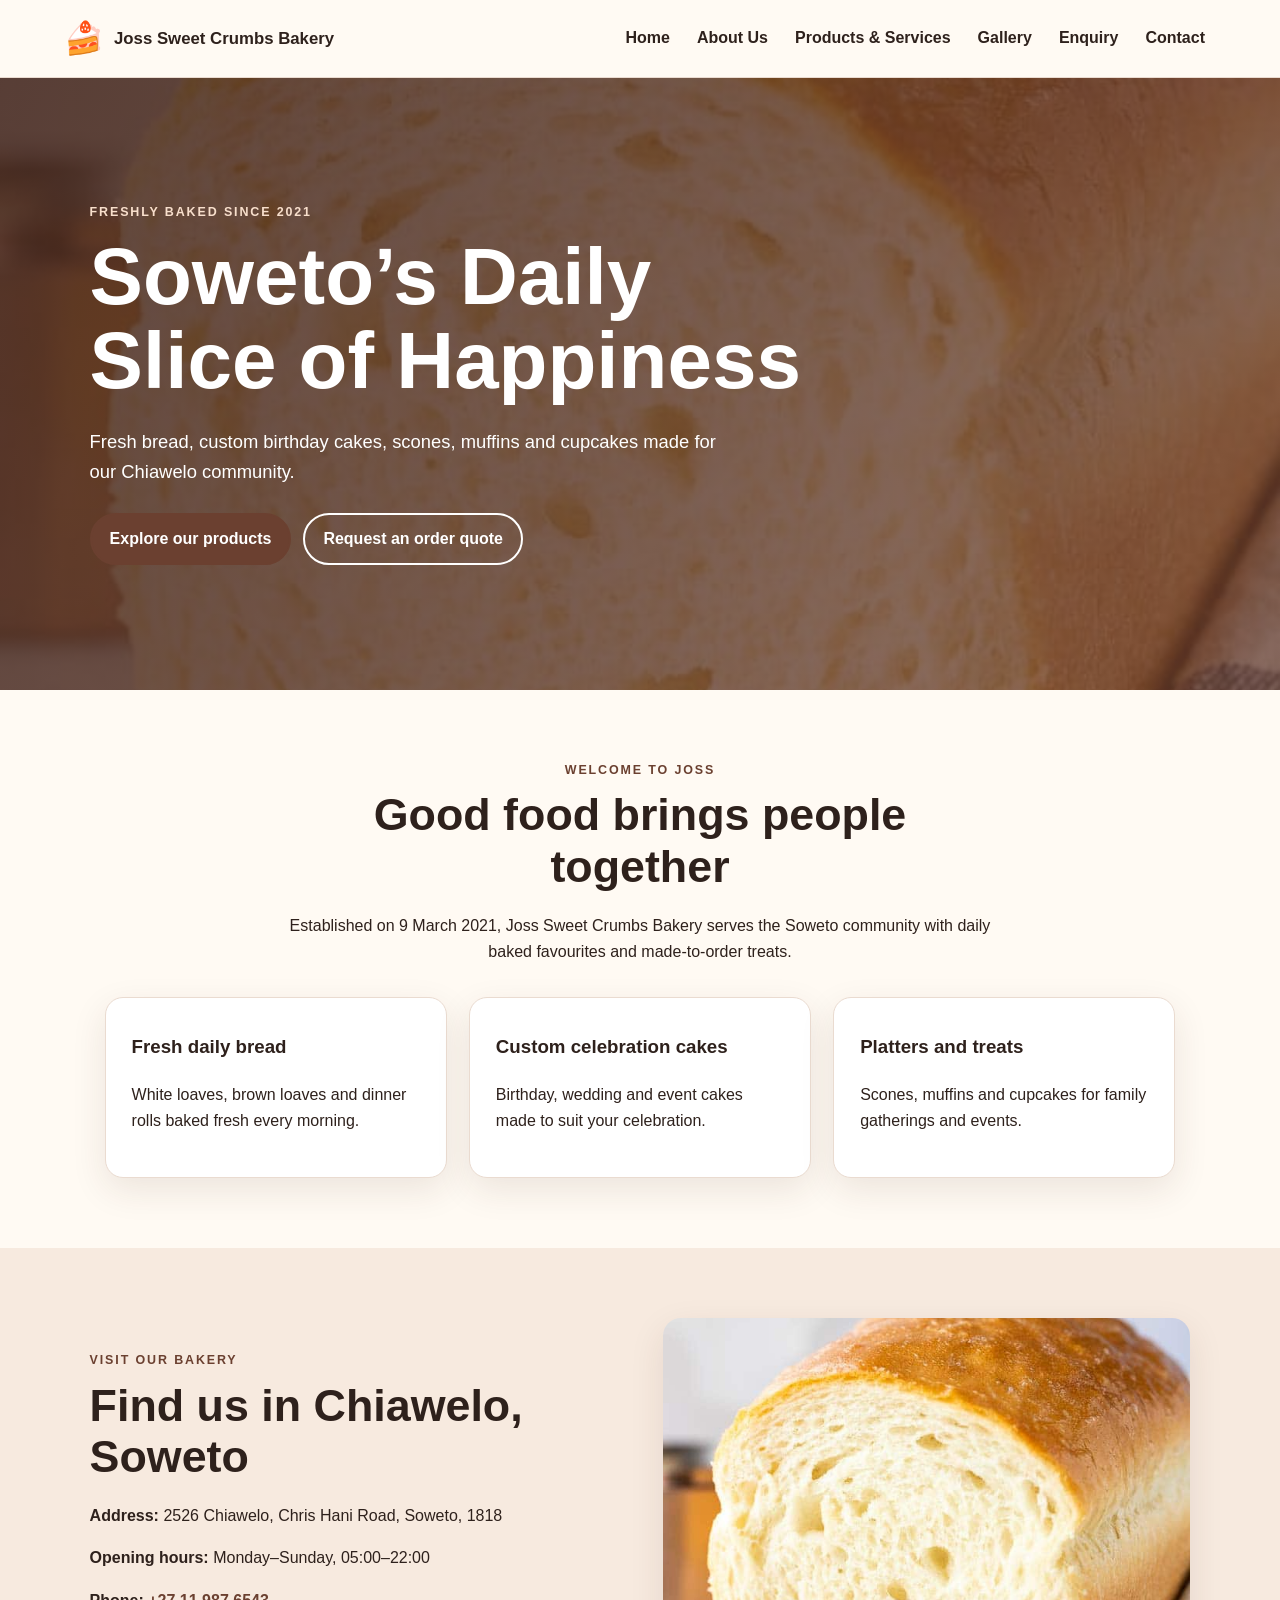
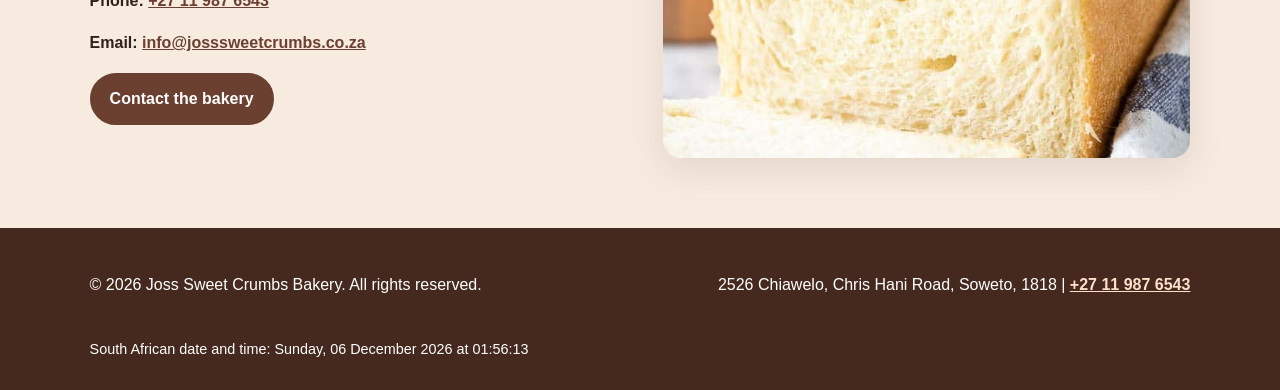
==== index.html @ 7d71a250 "Improved the bakery introduction" ====
<!DOCTYPE html>
<html lang="en-ZA"><head><meta charset="UTF-8"><meta name="viewport" content="width=device-width, initial-scale=1.0"><meta name="description" content="Visit Joss Sweet Crumbs Bakery in Chiawelo, Soweto for fresh bread, birthday cakes, scones, muffins and cupcakes. Open daily from 05:00 to 22:00."><meta name="robots" content="index, follow"><meta name="author" content="Joss Sweet Crumbs Bakery"><meta name="keywords" content="bakery Soweto, bakery Chiawelo, birthday cakes Soweto, fresh bread, cupcakes, muffins, scones, catering platters"><title>Joss Sweet Crumbs Bakery | Freshly Baked in Soweto</title><link rel="canonical" href="https://YOUR-DOMAIN.example/index.html"><link rel="stylesheet" href="css/styles.css"></head><body><header class="site-header"><a class="brand" href="index.html"><span class="brand-mark" aria-hidden="true">🍰</span><span>Joss Sweet Crumbs Bakery</span></a><button class="menu-toggle" type="button" aria-label="Open navigation" aria-expanded="false">☰</button><nav class="main-nav" aria-label="Main navigation"><a href="index.html">Home</a><a href="about.html">About Us</a><a href="products.html">Products &amp; Services</a><a href="gallery.html">Gallery</a><a href="enquiry.html">Enquiry</a><a href="contact.html">Contact</a></nav></header><main><section class="hero"><div class="hero-content"><p class="eyebrow">Freshly baked since 2021</p><h1>Soweto’s Daily Slice of Happiness</h1><p>Fresh bread, custom birthday cakes, scones, muffins and cupcakes made for our Chiawelo community.</p><div class="button-row"><a class="btn" href="products.html">Explore our products</a><a class="btn btn-light" href="enquiry.html">Request an order quote</a></div></div></section><section class="section"><div class="section-heading"><p class="eyebrow">Welcome to Joss</p><h2>Good food brings people together</h2><p>Established on 9 March 2021, Joss Sweet Crumbs Bakery serves the Soweto community with daily baked favourites and made-to-order treats.</p></div><div class="cards three"><article class="card"><h3>Fresh daily bread</h3><p>White loaves, brown loaves and dinner rolls baked fresh every morning.</p></article><article class="card"><h3>Custom celebration cakes</h3><p>Birthday, wedding and event cakes made to suit your celebration.</p></article><article class="card"><h3>Platters and treats</h3><p>Scones, muffins and cupcakes for family gatherings and events.</p></article></div></section><section class="section soft"><div class="split"><div><p class="eyebrow">Visit our bakery</p><h2>Find us in Chiawelo, Soweto</h2><p><strong>Address:</strong> 2526 Chiawelo, Chris Hani Road, Soweto, 1818</p><p><strong>Opening hours:</strong> Monday–Sunday, 05:00–22:00</p><p><strong>Phone:</strong> <a href="tel:+27119876543">+27 11 987 6543</a></p><p><strong>Email:</strong> <a href="mailto:info@josssweetcrumbs.co.za">info@josssweetcrumbs.co.za</a></p><a class="btn" href="contact.html">Contact the bakery</a></div><img class="rounded-img" src="images/freshly_Baked_Bread.jpg" alt="Freshly baked bread at Joss Sweet Crumbs Bakery"></div></section></main><footer class="site-footer"><p>&copy; <span class="year">2026</span> Joss Sweet Crumbs Bakery. All rights reserved.</p><p>2526 Chiawelo, Chris Hani Road, Soweto, 1818 | <a href="tel:+27119876543">+27 11 987 6543</a></p><p class="live-clock">South African date and time: <time class="live-date-time" aria-live="off">Loading…</time></p></footer><script src="js/main.js" defer></script></body></html>
---- css/styles.css ----
/* Joss Sweet Crumbs Bakery — Part 3 styles */
:root{--cream:#fffaf3;--paper:#fff;--ink:#2e211c;--muted:#75645b;--brown:#6b4030;--dark:#45281e;--peach:#f4d2b8;--line:#eadbd0;--shadow:0 12px 35px rgba(69,40,30,.10);--radius:18px}*{box-sizing:border-box}html{scroll-behavior:smooth}body{margin:0;font-family:Arial,Helvetica,sans-serif;color:var(--ink);background:var(--cream);line-height:1.65}img{max-width:100%;display:block}a{color:var(--brown);font-weight:700}.site-header{position:sticky;top:0;z-index:20;background:rgba(255,250,243,.97);backdrop-filter:blur(10px);border-bottom:1px solid var(--line);display:flex;align-items:center;justify-content:space-between;padding:12px 5%;gap:20px}.brand{display:flex;align-items:center;gap:10px;text-decoration:none;color:var(--ink);font-size:1.05rem}.brand-mark{font-size:2rem}.main-nav{display:flex;gap:5px;align-items:center;flex-wrap:wrap}.main-nav a{padding:9px 11px;text-decoration:none;border-radius:10px;color:var(--ink)}.main-nav a:hover,.main-nav a:focus{background:var(--peach);color:var(--dark)}.menu-toggle{display:none;border:0;background:transparent;font-size:1.6rem;cursor:pointer}.hero{min-height:68vh;display:grid;align-items:center;padding:70px 7%;background:linear-gradient(120deg,rgba(69,40,30,.88),rgba(107,64,48,.72)),url('../images/freshly_Baked_Bread.jpg') center/cover}.hero-content{max-width:760px;color:white}.hero h1{font-size:clamp(2.5rem,7vw,5rem);line-height:1.05;margin:.15em 0 .3em}.hero p:not(.eyebrow){font-size:1.15rem;max-width:650px}.eyebrow{text-transform:uppercase;letter-spacing:.15em;font-size:.78rem;font-weight:800;color:var(--brown);margin:0 0 8px}.hero .eyebrow,.page-banner .eyebrow{color:#f8dfcc}.button-row{display:flex;gap:12px;flex-wrap:wrap;margin-top:25px}.btn{display:inline-block;border:2px solid var(--brown);background:var(--brown);color:white;padding:11px 18px;border-radius:999px;text-decoration:none;font-weight:800;cursor:pointer}.btn:hover,.btn:focus{background:var(--dark);border-color:var(--dark)}.btn-light{background:transparent;border-color:white;color:white}.section{padding:70px 7%;max-width:1250px;margin:auto}.section.soft{max-width:none;background:#f7eadf}.section-heading{max-width:720px;margin:0 auto 32px;text-align:center}.section h2{font-size:clamp(1.8rem,4vw,2.8rem);line-height:1.15;margin:.2em 0 .45em}.cards{display:grid;gap:22px}.cards.three{grid-template-columns:repeat(3,1fr)}.card,.form-card{background:var(--paper);padding:26px;border:1px solid var(--line);border-radius:var(--radius);box-shadow:var(--shadow)}.card h3{margin-top:8px}.split{display:grid;grid-template-columns:1fr 1fr;gap:45px;align-items:center}.rounded-img{width:100%;max-height:440px;object-fit:cover;border-radius:var(--radius);box-shadow:var(--shadow)}.page-banner{padding:70px 7%;background:linear-gradient(120deg,var(--dark),var(--brown));color:white}.page-banner h1{font-size:clamp(2.3rem,5vw,4rem);margin:.1em 0}.page-banner p:not(.eyebrow){max-width:700px}.info-list p{margin:0 0 16px}.gallery-grid{display:grid;grid-template-columns:repeat(3,1fr);gap:22px}.gallery-grid figure{margin:0;background:white;border:1px solid var(--line);border-radius:var(--radius);overflow:hidden;box-shadow:var(--shadow)}.gallery-grid img{width:100%;height:230px;object-fit:cover}.gallery-grid figcaption{padding:13px 16px;font-weight:800}.gallery-button{padding:0;border:0;width:100%;cursor:zoom-in;background:transparent}.lightbox{border:0;border-radius:14px;padding:45px 12px 12px;max-width:min(92vw,900px);max-height:90vh;background:#211914}.lightbox::backdrop{background:rgba(0,0,0,.82)}.lightbox img{max-height:78vh;margin:auto;object-fit:contain}.lightbox-close{position:absolute;right:12px;top:5px;border:0;background:transparent;color:white;font-size:2rem;cursor:pointer}.contact-layout{display:grid;grid-template-columns:1fr 1.1fr;gap:38px;align-items:start}.map{width:100%;height:320px;border:0;border-radius:var(--radius);margin-top:18px}.form-card form{display:grid;gap:9px}label{font-weight:800;margin-top:5px}input,select,textarea{width:100%;padding:12px;border:1px solid #d8c5b8;border-radius:10px;background:white;font:inherit;color:var(--ink)}input:focus,select:focus,textarea:focus{outline:3px solid #f0cdb7;border-color:var(--brown)}input:invalid:not(:focus):not(:placeholder-shown){border-color:#a22}.form-row{display:grid;grid-template-columns:1fr 1fr;gap:14px}.form-message{font-weight:700;min-height:1.5em}.notice{margin:20px 0;padding:14px 17px;background:#fff4e9;border-left:4px solid var(--brown);border-radius:8px;color:var(--muted)}.narrow{max-width:760px;margin:auto}.product-image{width:100%;height:180px;object-fit:cover;border-radius:12px}.product-card[hidden]{display:none}.accordion{max-width:850px}.accordion-trigger{width:100%;padding:16px;text-align:left;font:inherit;font-weight:800;background:white;border:1px solid var(--line);cursor:pointer;margin-top:8px;border-radius:10px}.accordion-trigger::after{content:'+';float:right}.accordion-trigger[aria-expanded=true]::after{content:'−'}.accordion-panel{display:none;padding:5px 16px 14px;background:#fff;border-radius:0 0 10px 10px}.accordion-panel.open{display:block}.site-footer{padding:28px 7%;background:var(--dark);color:white;display:flex;justify-content:space-between;gap:18px;flex-wrap:wrap}.site-footer a{color:#ffe0c9}@media(max-width:900px){.menu-toggle{display:block}.main-nav{display:none;position:absolute;top:72px;left:0;right:0;background:var(--cream);padding:12px 5%;border-bottom:1px solid var(--line);flex-direction:column;align-items:stretch}.main-nav.open{display:flex}.cards.three,.gallery-grid,.split,.contact-layout{grid-template-columns:1fr}.hero{min-height:60vh}.section{padding:52px 6%}}@media(max-width:560px){.form-row{grid-template-columns:1fr}.site-footer{display:block}.site-footer p+p{margin-top:8px}.page-banner{padding:55px 6%}.card,.form-card{padding:20px}}

/* Part 3 additions: live clock, lightbox slideshow and accessible hidden fields */
.live-clock { margin: .4rem 0 0; font-size: .9rem; }
.lightbox { max-width: min(92vw, 1000px); max-height: 92vh; position: relative; padding: 3rem 3.5rem 1.5rem; border: 0; border-radius: 14px; background: #fff; }
.lightbox::backdrop { background: rgba(20, 10, 15, .88); }
.lightbox img { display: block; max-width: 100%; max-height: 72vh; margin: auto; object-fit: contain; }
.lightbox-close, .lightbox-prev, .lightbox-next { border: 0; cursor: pointer; font-size: 2rem; line-height: 1; padding: .35rem .7rem; border-radius: 8px; }
.lightbox-close { position: absolute; top: .5rem; right: .5rem; color: #2e211c; background: #f4d2b8; }
.lightbox-prev, .lightbox-next { position: absolute; top: 48%; transform: translateY(-50%); }
.lightbox-prev { left: .35rem; } .lightbox-next { right: .35rem; }
.lightbox-caption { text-align: center; margin: .8rem 0 0; }
.visually-hidden { position: absolute; width: 1px; height: 1px; padding: 0; margin: -1px; overflow: hidden; clip: rect(0,0,0,0); white-space: nowrap; border: 0; }
@media (max-width: 520px) { .lightbox { padding: 3rem 2.8rem 1rem; } }
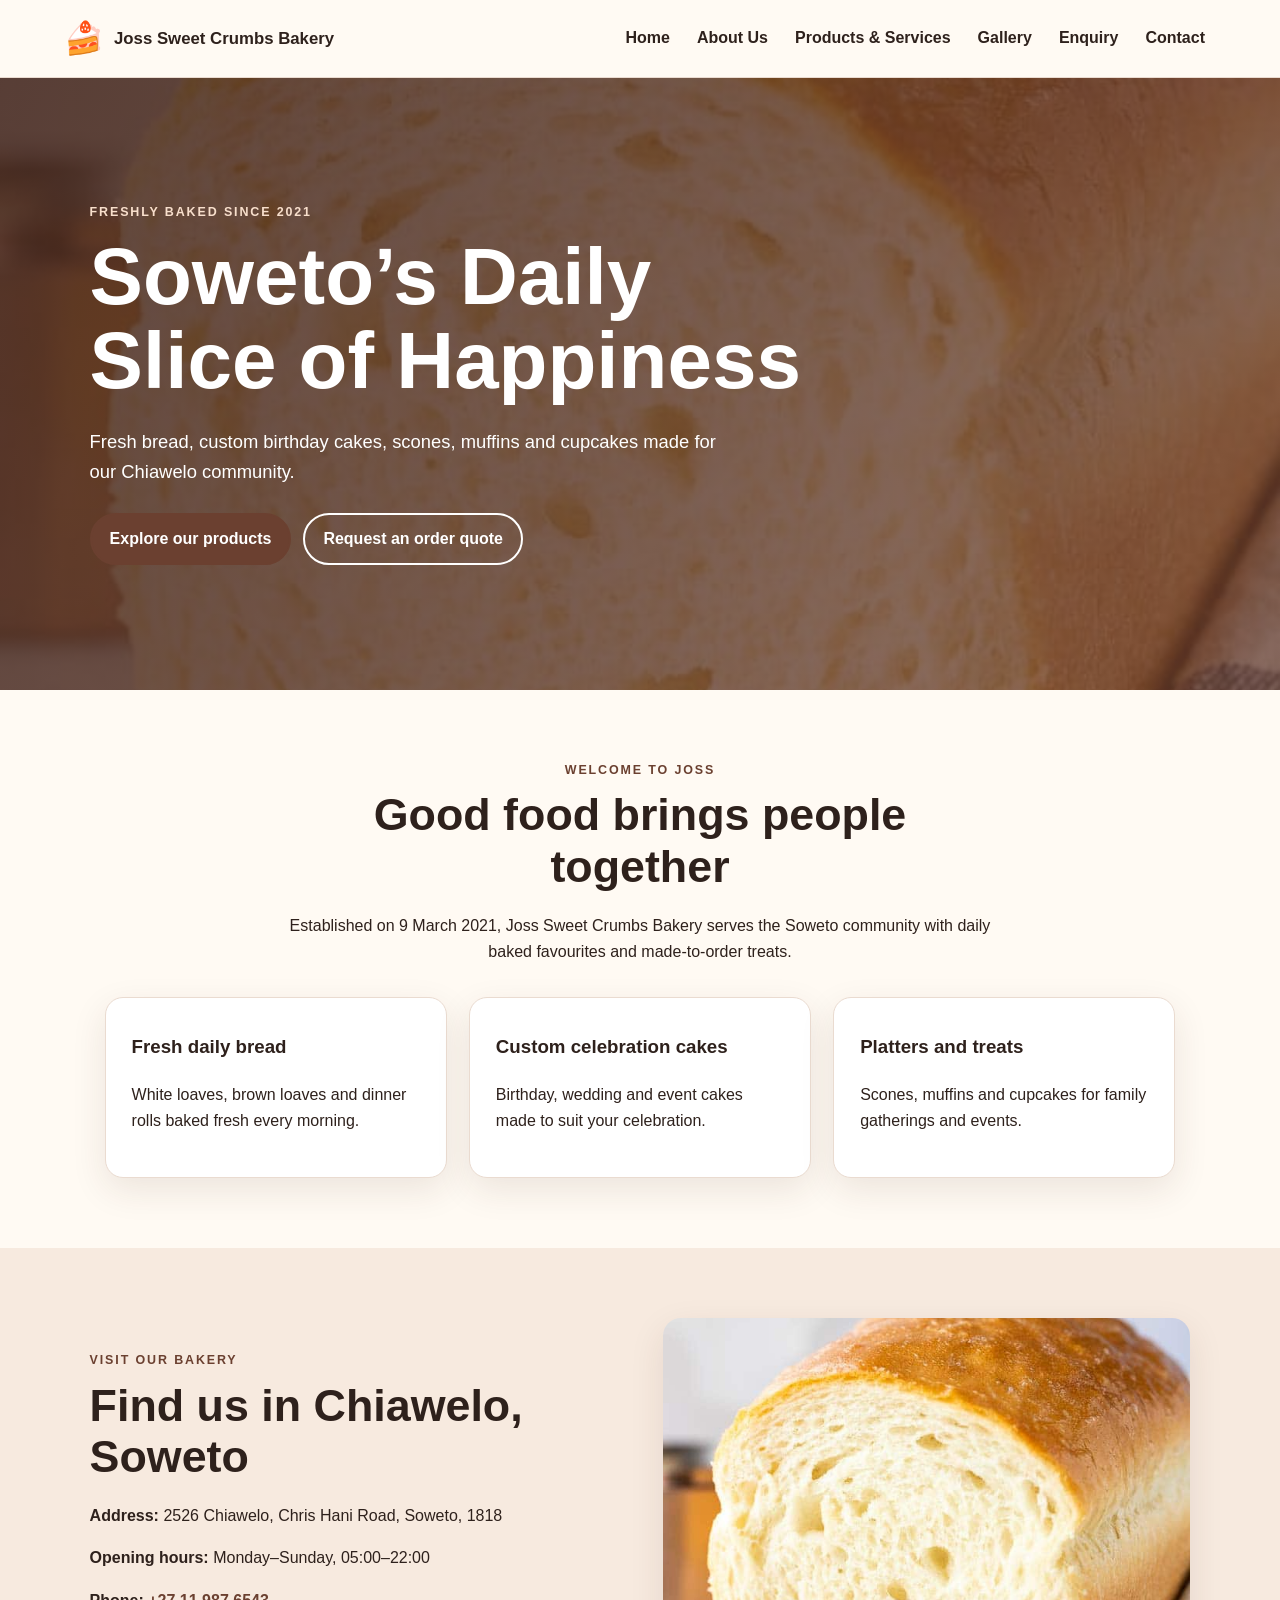
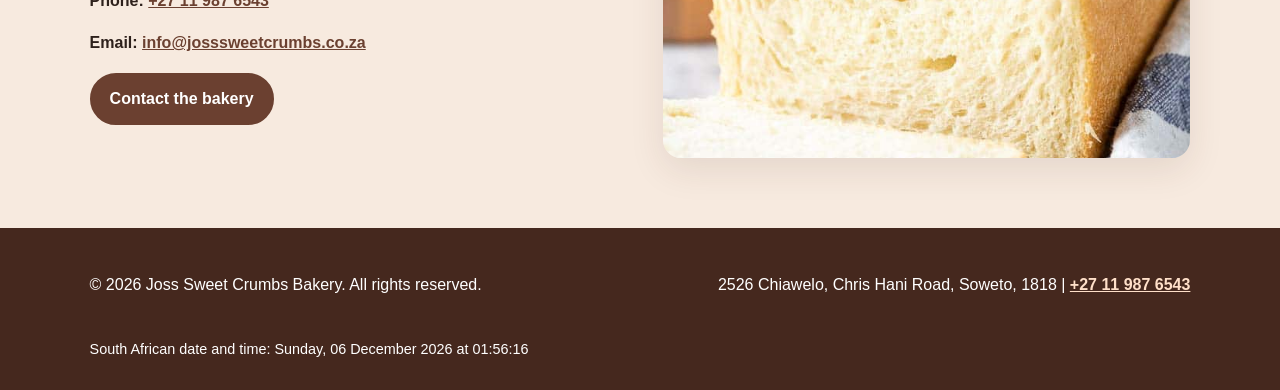
==== commit 0677c8d9: "updated file" ====
--- a/index.html
+++ b/index.html
@@ -1,2 +1,83 @@
 <!DOCTYPE html>
-<html lang="en-ZA"><head><meta charset="UTF-8"><meta name="viewport" content="width=device-width, initial-scale=1.0"><meta name="description" content="Visit Joss Sweet Crumbs Bakery in Chiawelo, Soweto for fresh bread, birthday cakes, scones, muffins and cupcakes. Open daily from 05:00 to 22:00."><meta name="robots" content="index, follow"><meta name="author" content="Joss Sweet Crumbs Bakery"><meta name="keywords" content="bakery Soweto, bakery Chiawelo, birthday cakes Soweto, fresh bread, cupcakes, muffins, scones, catering platters"><title>Joss Sweet Crumbs Bakery | Freshly Baked in Soweto</title><link rel="canonical" href="https://YOUR-DOMAIN.example/index.html"><link rel="stylesheet" href="css/styles.css"></head><body><header class="site-header"><a class="brand" href="index.html"><span class="brand-mark" aria-hidden="true">🍰</span><span>Joss Sweet Crumbs Bakery</span></a><button class="menu-toggle" type="button" aria-label="Open navigation" aria-expanded="false">☰</button><nav class="main-nav" aria-label="Main navigation"><a href="index.html">Home</a><a href="about.html">About Us</a><a href="products.html">Products &amp; Services</a><a href="gallery.html">Gallery</a><a href="enquiry.html">Enquiry</a><a href="contact.html">Contact</a></nav></header><main><section class="hero"><div class="hero-content"><p class="eyebrow">Freshly baked since 2021</p><h1>Soweto’s Daily Slice of Happiness</h1><p>Fresh bread, custom birthday cakes, scones, muffins and cupcakes made for our Chiawelo community.</p><div class="button-row"><a class="btn" href="products.html">Explore our products</a><a class="btn btn-light" href="enquiry.html">Request an order quote</a></div></div></section><section class="section"><div class="section-heading"><p class="eyebrow">Welcome to Joss</p><h2>Good food brings people together</h2><p>Established on 9 March 2021, Joss Sweet Crumbs Bakery serves the Soweto community with daily baked favourites and made-to-order treats.</p></div><div class="cards three"><article class="card"><h3>Fresh daily bread</h3><p>White loaves, brown loaves and dinner rolls baked fresh every morning.</p></article><article class="card"><h3>Custom celebration cakes</h3><p>Birthday, wedding and event cakes made to suit your celebration.</p></article><article class="card"><h3>Platters and treats</h3><p>Scones, muffins and cupcakes for family gatherings and events.</p></article></div></section><section class="section soft"><div class="split"><div><p class="eyebrow">Visit our bakery</p><h2>Find us in Chiawelo, Soweto</h2><p><strong>Address:</strong> 2526 Chiawelo, Chris Hani Road, Soweto, 1818</p><p><strong>Opening hours:</strong> Monday–Sunday, 05:00–22:00</p><p><strong>Phone:</strong> <a href="tel:+27119876543">+27 11 987 6543</a></p><p><strong>Email:</strong> <a href="mailto:info@josssweetcrumbs.co.za">info@josssweetcrumbs.co.za</a></p><a class="btn" href="contact.html">Contact the bakery</a></div><img class="rounded-img" src="images/freshly_Baked_Bread.jpg" alt="Freshly baked bread at Joss Sweet Crumbs Bakery"></div></section></main><footer class="site-footer"><p>&copy; <span class="year">2026</span> Joss Sweet Crumbs Bakery. All rights reserved.</p><p>2526 Chiawelo, Chris Hani Road, Soweto, 1818 | <a href="tel:+27119876543">+27 11 987 6543</a></p><p class="live-clock">South African date and time: <time class="live-date-time" aria-live="off">Loading…</time></p></footer><script src="js/main.js" defer></script></body></html>+<html lang="en-ZA">
+
+<head>
+    <meta charset="UTF-8">
+    <meta name="viewport" content="width=device-width, initial-scale=1.0">
+    <meta name="description"
+        content="Visit Joss Sweet Crumbs Bakery in Chiawelo, Soweto for fresh bread, birthday cakes, scones, muffins and cupcakes. Open daily from 05:00 to 22:00.">
+    <meta name="robots" content="index, follow">
+    <meta name="author" content="Joss Sweet Crumbs Bakery">
+    <meta name="keywords"
+        content="bakery Soweto, bakery Chiawelo, birthday cakes Soweto, fresh bread, cupcakes, muffins, scones, catering platters">
+    <title>Joss Sweet Crumbs Bakery | Freshly Baked in Soweto</title>
+    <link rel="canonical" href="https://YOUR-DOMAIN.example/index.html">
+    <link rel="stylesheet" href="css/styles.css">
+</head>
+
+<body>
+    <header class="site-header"><a class="brand" href="index.html"><span class="brand-mark"
+                aria-hidden="true">🍰</span><span>Joss Sweet Crumbs Bakery</span></a><button class="menu-toggle"
+            type="button" aria-label="Open navigation" aria-expanded="false">☰</button>
+        <nav class="main-nav" aria-label="Main navigation"><a href="index.html">Home</a><a href="about.html">About
+                Us</a><a href="products.html">Products &amp; Services</a><a href="gallery.html">Gallery</a><a
+                href="enquiry.html">Enquiry</a><a href="contact.html">Contact</a></nav>
+    </header>
+    <main>
+        <section class="hero">
+            <div class="hero-content">
+                <p class="eyebrow">Freshly baked since 2021</p>
+                <h1>Soweto’s Daily Slice of Happiness</h1>
+                <p>Fresh bread, custom birthday cakes, scones, muffins and cupcakes made for our Chiawelo community.</p>
+                <div class="button-row"><a class="btn" href="products.html">Explore our products</a><a
+                        class="btn btn-light" href="enquiry.html">Request an order quote</a></div>
+            </div>
+        </section>
+        <section class="section">
+            <div class="section-heading">
+                <p class="eyebrow">Welcome to Joss</p>
+                <h2>Good food brings people together</h2>
+                <p>Established on 9 March 2021, Joss Sweet Crumbs Bakery serves the Soweto community with daily baked
+                    favourites and made-to-order treats.</p>
+            </div>
+            <div class="cards three">
+                <article class="card">
+                    <h3>Fresh daily bread</h3>
+                    <p>White loaves, brown loaves and dinner rolls baked fresh every morning.</p>
+                </article>
+                <article class="card">
+                    <h3>Custom celebration cakes</h3>
+                    <p>Birthday, wedding and event cakes made to suit your celebration.</p>
+                </article>
+                <article class="card">
+                    <h3>Platters and treats</h3>
+                    <p>Scones, muffins and cupcakes for family gatherings and events.</p>
+                </article>
+            </div>
+        </section>
+        <section class="section soft">
+            <div class="split">
+                <div>
+                    <p class="eyebrow">Visit our bakery</p>
+                    <h2>Find us in Chiawelo, Soweto</h2>
+                    <p><strong>Address:</strong> 2526 Chiawelo, Chris Hani Road, Soweto, 1818</p>
+                    <p><strong>Opening hours:</strong> Monday–Sunday, 05:00–22:00</p>
+                    <p><strong>Phone:</strong> <a href="tel:+27119876543">+27 11 987 6543</a></p>
+                    <p><strong>Email:</strong> <a
+                            href="mailto:info@josssweetcrumbs.co.za">info@josssweetcrumbs.co.za</a></p><a class="btn"
+                        href="contact.html">Contact the bakery</a>
+                </div><img class="rounded-img" src="images/freshly_Baked_Bread.jpg"
+                    alt="Freshly baked bread at Joss Sweet Crumbs Bakery">
+            </div>
+        </section>
+    </main>
+    <footer class="site-footer">
+        <p>&copy; <span class="year">2026</span> Joss Sweet Crumbs Bakery. All rights reserved.</p>
+        <p>2526 Chiawelo, Chris Hani Road, Soweto, 1818 | <a href="tel:+27119876543">+27 11 987 6543</a></p>
+        <p class="live-clock">South African date and time: <time class="live-date-time" aria-live="off">Loading…</time>
+        </p>
+    </footer>
+    <script src="js/main.js" defer></script>
+</body>
+
+</html>
